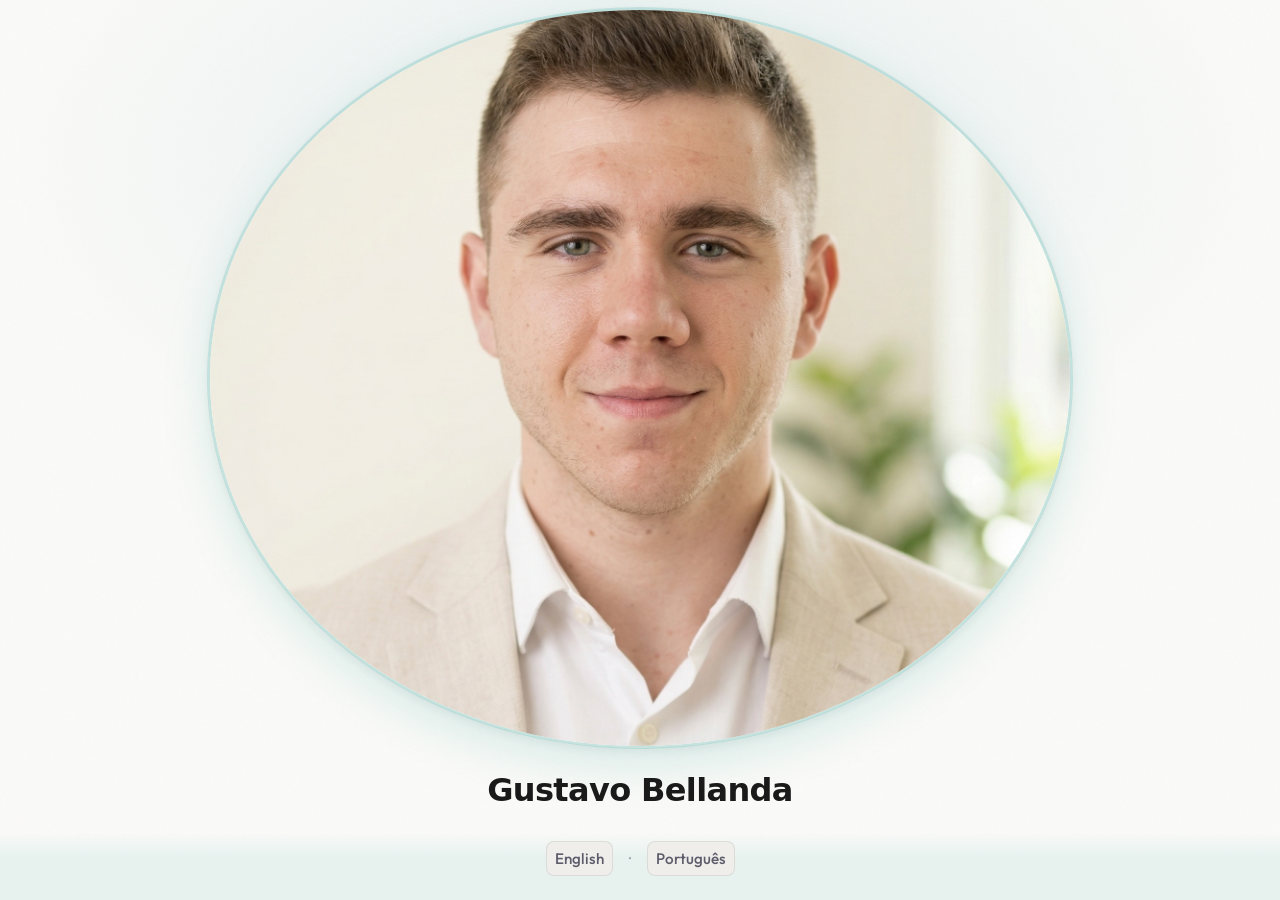
==== index.html @ b1ca2d15 "🚀 totally refactored the website for 2026 with new design and a new journey for my career" ====
<!doctype html>
<html lang="en">
  <head>
    <meta charset="utf-8" />
    <meta name="viewport" content="width=device-width, initial-scale=1" />
    <title>Gustavo Bellanda</title>
    <meta
      name="description"
      content="Software architect and engineer — choose your language."
    />
    <link rel="icon" href="/favicon.ico" type="image/x-icon" />
    <link rel="preconnect" href="https://fonts.googleapis.com" />
    <link rel="preconnect" href="https://fonts.gstatic.com" crossorigin />
    <link
      href="https://api.fontshare.com/v2/css?f[]=satoshi@400,500,700,900&display=swap"
      rel="stylesheet"
    />
    <link
      href="https://fonts.googleapis.com/css2?family=JetBrains+Mono:wght@400;500;600&family=Outfit:wght@400;500;600;700&display=swap"
      rel="stylesheet"
    />
    <link rel="stylesheet" href="assets/css/style.css" />
    <script>
      (function () {
        var k = "lang";
        var legacy = "portfolio-lang";
        var pref = localStorage.getItem(k) || localStorage.getItem(legacy);
        if (pref === "en") {
          window.location.replace("en.html");
        } else if (pref === "pt") {
          window.location.replace("pt-br.html");
        }
      })();
    </script>
  </head>
  <body class="gate-page">
    <div class="gate">
      <div class="gate__photo">
        <img
          class="gate__profile"
          src="assets/img/profile.jpg"
          width="800"
          height="800"
          alt=""
          decoding="async"
        />
      </div>
      <h1 class="gate__brand">Gustavo Bellanda</h1>
    </div>
    <nav class="gate__footer-lang" aria-label="Language">
      <a class="gate__opt" href="en.html" data-lang="en">English</a>
      <span class="gate__sep" aria-hidden="true">·</span>
      <a class="gate__opt" href="pt-br.html" data-lang="pt">Português</a>
    </nav>
    <script>
      (function () {
        var k = "lang";
        document.querySelectorAll(".gate__opt").forEach(function (a) {
          a.addEventListener("click", function () {
            localStorage.setItem(k, a.getAttribute("data-lang") || "");
          });
        });
      })();
    </script>
  </body>
</html>
---- assets/css/style.css ----
/* Gustavo Bellanda portfolio — single stylesheet, no frameworks */

:root {
  --bg-primary: #fafaf8;
  --bg-secondary: #f0eeeb;
  --bg-card: #ffffff;
  --bg-elevated: #f5f3ef;
  --bg-code: #f5f3ef;
  --bg-nav: rgba(250, 250, 248, 0.85);
  --text-primary: #1a1a1a;
  --text-secondary: #5c5c6b;
  --text-muted: #8c8c9a;
  --accent: #0d9488;
  --accent-hover: #0f766e;
  --accent-light: #ccfbf1;
  --accent-dim: rgba(13, 148, 136, 0.08);
  --accent-border: rgba(13, 148, 136, 0.22);
  --accent-glow: rgba(13, 148, 136, 0.15);
  --border: #e5e3df;
  --border-light: #f0eeeb;
  --border-subtle: rgba(26, 26, 26, 0.09);
  --shadow-sm: 0 1px 2px rgba(0, 0, 0, 0.04);
  --shadow-md: 0 4px 12px rgba(0, 0, 0, 0.06);
  --shadow-lg: 0 8px 24px rgba(0, 0, 0, 0.08);
  --shadow-card: var(--shadow-md);
  --shadow-hover: var(--shadow-lg);
  --content-max: 1100px;
  --font-display: "Satoshi", system-ui, sans-serif;
  --font-body: "Outfit", system-ui, sans-serif;
  --font-mono: "JetBrains Mono", ui-monospace, monospace;
  --space-xs: 0.25rem;
  --space-sm: 0.5rem;
  --space-md: 1rem;
  --space-lg: 1.5rem;
  --space-xl: 2rem;
  --space-2xl: 3rem;
  --space-3xl: 4.5rem;
  --radius: 12px;
  --radius-sm: 8px;
  --nav-h: 64px;
  --ease-out: cubic-bezier(0.22, 1, 0.36, 1);
}

*,
*::before,
*::after {
  box-sizing: border-box;
}

html {
  scroll-behavior: smooth;
  color-scheme: light;
}

@media (prefers-reduced-motion: reduce) {
  html {
    scroll-behavior: auto;
  }
}

body {
  margin: 0;
  font-family: var(--font-body);
  font-size: 1.0625rem;
  line-height: 1.65;
  color: var(--text-primary);
  background: var(--bg-primary);
  -webkit-font-smoothing: antialiased;
}

body.modal-open,
body.nav-open {
  overflow: hidden;
}

img {
  max-width: 100%;
  height: auto;
  display: block;
}

a {
  color: var(--accent);
  text-decoration: none;
  transition:
    color 0.2s var(--ease-out),
    opacity 0.2s var(--ease-out);
}

a:hover {
  color: var(--accent-hover);
}

a:focus-visible {
  outline: 2px solid var(--accent);
  outline-offset: 3px;
}

.mono {
  font-family: var(--font-mono);
  font-size: 0.88em;
}

.sr-only {
  position: absolute;
  width: 1px;
  height: 1px;
  padding: 0;
  margin: -1px;
  overflow: hidden;
  clip: rect(0, 0, 0, 0);
  white-space: nowrap;
  border: 0;
}

/* —— Language gate —— */
body.gate-page {
  min-height: 100dvh;
  margin: 0;
  display: flex;
  flex-direction: column;
  padding: 0;
  background:
    radial-gradient(
      ellipse 90% 70% at 50% 18%,
      rgba(14, 116, 144, 0.09),
      transparent 55%
    ),
    var(--bg-primary);
}

body.gate-page::before {
  content: "";
  position: fixed;
  inset: 0;
  background-image: url("data:image/svg+xml,%3Csvg viewBox='0 0 256 256' xmlns='http://www.w3.org/2000/svg'%3E%3Cfilter id='n'%3E%3CfeTurbulence type='fractalNoise' baseFrequency='0.85' numOctaves='4' stitchTiles='stitch'/%3E%3C/filter%3E%3Crect width='100%25' height='100%25' filter='url(%23n)' opacity='0.5'/%3E%3C/svg%3E");
  opacity: 0.035;
  pointer-events: none;
  z-index: 0;
}

body.gate-page .gate {
  position: relative;
  z-index: 1;
  flex: 1;
  display: flex;
  flex-direction: column;
  align-items: center;
  justify-content: flex-start;
  min-height: 0;
  width: 100%;
  text-align: center;
}

body.gate-page .gate__photo {
  flex: 1 1 0;
  display: flex;
  align-items: center;
  justify-content: center;
  min-height: 0;
  width: 100%;
  padding: var(--space-sm);
  box-sizing: border-box;
}

body.gate-page .gate__profile {
  display: block;
  margin: 0;
  box-sizing: border-box;
  width: min(100%, 96vmin);
  height: auto;
  max-height: 100%;
  aspect-ratio: 1;
  object-fit: cover;
  object-position: center center;
  border-radius: 50%;
  border: 2px solid var(--accent-border);
  box-shadow:
    0 0 0 1px color-mix(in srgb, var(--accent) 15%, transparent),
    0 16px 48px var(--accent-glow),
    var(--shadow-md);
}

body.gate-page .gate__brand {
  font-family: var(--font-display);
  font-weight: 700;
  font-size: clamp(1.35rem, 4.5vw, 2rem);
  letter-spacing: -0.02em;
  margin: 0;
  padding: var(--space-sm) var(--space-md) var(--space-md);
  color: var(--text-primary);
  flex-shrink: 0;
}

body.gate-page .gate__footer-lang {
  position: relative;
  z-index: 1;
  flex-shrink: 0;
  display: flex;
  align-items: center;
  justify-content: center;
  gap: var(--space-md);
  padding: var(--space-sm) var(--space-md) var(--space-lg);
  background: linear-gradient(
    180deg,
    transparent,
    color-mix(in srgb, var(--bg-primary) 92%, var(--accent)) 35%
  );
}

body.gate-page .gate__sep {
  color: var(--text-muted);
  font-weight: 300;
  user-select: none;
}

body.gate-page .gate__opt {
  font-family: var(--font-body);
  font-size: 0.95rem;
  font-weight: 500;
  color: var(--text-secondary);
  padding: var(--space-xs) var(--space-sm);
  border-radius: var(--radius-sm);
  border: 1px solid var(--border-subtle);
  background: var(--bg-secondary);
  transition:
    color 0.2s var(--ease-out),
    border-color 0.2s var(--ease-out),
    box-shadow 0.2s var(--ease-out),
    transform 0.2s var(--ease-out);
}

body.gate-page .gate__opt:hover {
  color: var(--accent);
  border-color: var(--accent-border);
  box-shadow: 0 6px 24px var(--accent-dim);
  transform: translateY(-2px);
}

/* —— Site nav —— */
.site-nav {
  position: fixed;
  top: 0;
  left: 0;
  right: 0;
  z-index: 100;
  height: var(--nav-h);
  display: flex;
  align-items: center;
  padding: 0 var(--space-md);
  background: var(--bg-nav);
  backdrop-filter: blur(12px);
  -webkit-backdrop-filter: blur(12px);
  border-bottom: 1px solid transparent;
  transform: translateY(-100%);
  opacity: 0;
  pointer-events: none;
  transition:
    transform 0.45s var(--ease-out),
    opacity 0.35s var(--ease-out),
    border-color 0.3s;
}

.site-nav--visible {
  transform: translateY(0);
  opacity: 1;
  pointer-events: auto;
  border-bottom-color: var(--border-subtle);
}

.site-nav__inner {
  width: 100%;
  max-width: 1200px;
  margin: 0 auto;
  display: flex;
  align-items: center;
  justify-content: space-between;
  gap: var(--space-md);
}

.site-nav__brand {
  display: flex;
  align-items: center;
  gap: var(--space-sm);
  color: var(--text-primary);
  font-family: var(--font-display);
  font-weight: 700;
  font-size: 0.95rem;
  letter-spacing: -0.02em;
}

.site-nav__brand img {
  width: 32px;
  height: 32px;
  border-radius: 50%;
  object-fit: cover;
  border: 1px solid var(--border-subtle);
}

.site-nav__links {
  display: none;
  list-style: none;
  margin: 0;
  padding: 0;
  gap: var(--space-xs);
}

@media (min-width: 900px) {
  .site-nav__links {
    display: flex;
  }
}

.site-nav__link {
  font-size: 0.8125rem;
  font-weight: 500;
  color: var(--text-secondary);
  padding: var(--space-sm) var(--space-md);
  border-radius: var(--radius-sm);
  transition:
    color 0.2s,
    background 0.2s;
}

.site-nav__link:hover,
.site-nav__link.is-active {
  color: var(--text-primary);
  background: var(--accent-dim);
}

.site-nav__lang {
  display: flex;
  align-items: center;
  gap: var(--space-xs);
  font-family: var(--font-mono);
  font-size: 0.75rem;
}

.site-nav__lang a {
  color: var(--text-muted);
  padding: var(--space-xs) var(--space-sm);
  border-radius: 4px;
}

.site-nav__lang a[aria-current="page"] {
  color: var(--accent);
  background: var(--accent-dim);
}

.site-nav__toggle {
  display: flex;
  align-items: center;
  justify-content: center;
  width: 44px;
  height: 44px;
  border: 1px solid var(--border-subtle);
  border-radius: var(--radius-sm);
  background: var(--bg-secondary);
  color: var(--text-primary);
  cursor: pointer;
}

@media (min-width: 900px) {
  .site-nav__toggle {
    display: none;
  }
}

.site-nav__panel {
  position: fixed;
  inset: 0;
  top: var(--nav-h);
  background: var(--bg-primary);
  padding: var(--space-xl);
  transform: translateX(100%);
  transition: transform 0.35s var(--ease-out);
  z-index: 99;
}

.site-nav__panel--open {
  transform: translateX(0);
}

.site-nav__panel ul {
  list-style: none;
  margin: 0;
  padding: 0;
  display: flex;
  flex-direction: column;
  gap: var(--space-sm);
}

.site-nav__panel .site-nav__link {
  display: block;
  font-size: 1.125rem;
  padding: var(--space-md);
}

@media (min-width: 900px) {
  .site-nav__panel {
    display: none;
  }
}

/* —— Hero —— */
.hero {
  position: relative;
  min-height: 100dvh;
  display: flex;
  flex-direction: column;
  align-items: center;
  justify-content: center;
  padding: var(--space-xl) var(--space-lg) var(--space-3xl);
  background: var(--bg-primary);
}

.hero__profile {
  position: relative;
  flex-shrink: 0;
  z-index: 1;
  width: clamp(8rem, 42vmin, 22rem);
  height: clamp(8rem, 42vmin, 22rem);
  margin: 0 auto var(--space-xl);
  border-radius: 50%;
  object-fit: cover;
  object-position: center center;
  border: 2px solid var(--border);
  box-shadow: var(--shadow-sm);
}

.hero__inner {
  position: relative;
  z-index: 1;
  max-width: 920px;
  text-align: center;
}

.hero__name {
  font-family: var(--font-display);
  font-weight: 700;
  font-size: clamp(2.5rem, 5vw, 3.5rem);
  line-height: 1.08;
  letter-spacing: -0.02em;
  margin: 0 0 var(--space-lg);
  color: var(--text-primary);
}

.hero__tagline {
  font-family: var(--font-mono);
  font-size: clamp(0.8125rem, 2vw, 0.9375rem);
  font-weight: 500;
  color: var(--accent);
  margin: 0 0 var(--space-xl);
  line-height: 1.5;
}

.hero__social {
  display: flex;
  align-items: center;
  justify-content: center;
  gap: var(--space-lg);
  margin-bottom: var(--space-2xl);
}

.hero__social a {
  display: inline-flex;
  align-items: center;
  justify-content: center;
  width: 40px;
  height: 40px;
  border-radius: var(--radius-sm);
  color: var(--text-secondary);
  border: 1px solid var(--border);
  background: var(--bg-card);
  box-shadow: var(--shadow-sm);
  transition:
    color 0.2s var(--ease-out),
    border-color 0.2s var(--ease-out),
    transform 0.2s var(--ease-out);
}

.hero__social a:hover {
  color: var(--accent);
  border-color: var(--accent-border);
  transform: translateY(-2px);
}

.hero__social svg {
  width: 18px;
  height: 18px;
  fill: currentColor;
}

.hero__scroll {
  display: inline-flex;
  flex-direction: column;
  align-items: center;
  gap: var(--space-sm);
  font-family: var(--font-mono);
  font-size: 0.75rem;
  color: var(--text-muted);
  cursor: default;
  user-select: none;
}

.hero__scroll-icon {
  width: 22px;
  height: 22px;
  border: 1px solid var(--border);
  border-radius: 4px;
  position: relative;
  animation: scrollBounce 2.2s ease-in-out infinite;
}

.hero__scroll-icon::after {
  content: "";
  position: absolute;
  left: 50%;
  top: 6px;
  width: 4px;
  height: 4px;
  margin-left: -2px;
  background: var(--accent);
  border-radius: 50%;
}

@keyframes scrollBounce {
  0%,
  100% {
    transform: translateY(0);
  }
  50% {
    transform: translateY(6px);
  }
}

@media (prefers-reduced-motion: reduce) {
  .hero__scroll-icon {
    animation: none;
  }
}

/* —— Sections —— */
main {
  position: relative;
  z-index: 2;
}

main section[id],
#contact {
  scroll-margin-top: calc(var(--nav-h) + 0.75rem);
}

.section {
  padding: clamp(3rem, 8vw, 5.5rem) var(--space-lg);
  max-width: var(--content-max);
  margin: 0 auto;
}

main .section p,
main .section li {
  color: var(--text-secondary);
}

.section__head {
  margin-bottom: var(--space-2xl);
}

.section__label {
  font-family: var(--font-mono);
  font-size: 0.75rem;
  font-weight: 500;
  letter-spacing: 0.12em;
  text-transform: uppercase;
  color: var(--accent);
  margin: 0 0 var(--space-sm);
}

.section__title {
  font-family: var(--font-display);
  font-weight: 700;
  font-size: clamp(1.5rem, 3vw, 2rem);
  letter-spacing: -0.02em;
  margin: 0;
  color: var(--text-primary);
}

[data-reveal] {
  opacity: 0;
  transform: translateY(24px);
  transition:
    opacity 0.65s var(--ease-out),
    transform 0.65s var(--ease-out);
}

[data-reveal].is-visible {
  opacity: 1;
  transform: translateY(0);
}

@media (prefers-reduced-motion: reduce) {
  [data-reveal] {
    opacity: 1;
    transform: none;
    transition: none;
  }
}

/* —— About —— */
.about-grid {
  display: grid;
  gap: var(--space-2xl);
}

@media (min-width: 900px) {
  .about-grid {
    grid-template-columns: 1fr minmax(260px, 30%);
    align-items: start;
    gap: var(--space-3xl);
  }
}

.about__main {
  max-width: 720px;
}

.about__main p {
  margin: 0 0 var(--space-lg);
  font-size: 1.05rem;
}

.about__main p:last-child {
  margin-bottom: 0;
}

.facts {
  margin: 0;
  padding: var(--space-lg);
  background: var(--bg-card);
  border: 1px solid var(--border);
  border-radius: var(--radius);
  box-shadow: var(--shadow-sm);
}

.facts dt {
  font-family: var(--font-mono);
  font-size: 0.7rem;
  text-transform: uppercase;
  letter-spacing: 0.08em;
  color: var(--text-muted);
  margin-top: var(--space-md);
}

.facts dt:first-child {
  margin-top: 0;
}

.facts dd {
  margin: var(--space-xs) 0 0;
  font-size: 0.95rem;
  color: var(--text-primary);
}

/* —— Stack —— */
.stack-grid {
  display: grid;
  gap: var(--space-md);
}

@media (min-width: 640px) {
  .stack-grid {
    grid-template-columns: repeat(2, 1fr);
  }
}

.stack-card {
  background: var(--bg-card);
  border: 1px solid var(--border);
  border-radius: var(--radius);
  padding: var(--space-lg);
  box-shadow: var(--shadow-sm);
  transition:
    border-color 0.2s var(--ease-out),
    box-shadow 0.2s var(--ease-out),
    transform 0.2s var(--ease-out);
}

.stack-card:hover {
  border-color: var(--accent-border);
  box-shadow: var(--shadow-md);
  transform: translateY(-2px);
}

.stack-card__icon {
  font-size: 1.25rem;
  line-height: 1;
  margin-bottom: var(--space-sm);
}

.stack-card__title {
  font-family: var(--font-display);
  font-weight: 700;
  font-size: 1.05rem;
  color: var(--text-primary);
  margin: 0 0 var(--space-md);
  letter-spacing: -0.02em;
}

.stack-card__tags {
  font-family: var(--font-mono);
  font-size: 0.7rem;
  color: var(--accent);
  line-height: 1.55;
  margin: 0 0 var(--space-md);
}

.stack-card__note {
  margin: 0;
  font-size: 0.9rem;
  color: var(--text-secondary);
  line-height: 1.55;
}

.stack-cloud {
  display: flex;
  flex-wrap: wrap;
  justify-content: center;
  align-items: center;
  gap: 0.85rem 1.35rem;
  padding: var(--space-xl) var(--space-lg);
  margin-bottom: var(--space-xl);
  background: linear-gradient(
    155deg,
    color-mix(in srgb, var(--accent) 10%, var(--bg-card)),
    var(--bg-card) 55%,
    color-mix(in srgb, var(--accent) 6%, var(--bg-secondary))
  );
  border: 1px solid var(--accent-border);
  border-radius: var(--radius);
  box-shadow:
    0 0 0 1px color-mix(in srgb, var(--accent) 18%, transparent),
    0 12px 40px var(--accent-glow),
    var(--shadow-md);
}

.stack-cloud__orbit {
  display: inline-flex;
  line-height: 0;
  padding: 0.5rem;
  border-radius: 14px;
  background: var(--bg-card);
  border: 1px solid color-mix(in srgb, var(--accent) 28%, var(--border));
  box-shadow:
    0 2px 0 color-mix(in srgb, var(--accent) 12%, transparent),
    0 6px 16px rgba(13, 148, 136, 0.12);
  transition: transform 0.2s var(--ease-out);
  text-decoration: none;
  color: inherit;
  cursor: pointer;
}

.stack-cloud__orbit:focus-visible {
  outline: 2px solid var(--accent);
  outline-offset: 3px;
}

.stack-cloud__orbit:hover {
  transform: scale(1.1);
  border-color: var(--accent);
  box-shadow:
    0 2px 0 color-mix(in srgb, var(--accent) 25%, transparent),
    0 10px 28px rgba(13, 148, 136, 0.22);
}

.stack-cloud__orbit:nth-child(3n + 1) {
  transform: translateY(-6px);
}

.stack-cloud__orbit:nth-child(3n + 2) {
  transform: translateY(5px);
}

.stack-cloud__orbit:nth-child(3n + 3) {
  transform: translateY(-2px);
}

.stack-cloud__orbit:nth-child(3n + 1):hover,
.stack-cloud__orbit:nth-child(3n + 2):hover,
.stack-cloud__orbit:nth-child(3n + 3):hover {
  transform: scale(1.1);
}

.stack-cloud__orbit img {
  width: 46px;
  height: 46px;
  display: block;
  filter: saturate(1.25) contrast(1.06)
    drop-shadow(0 1px 2px rgba(0, 0, 0, 0.07));
}

@media (min-width: 640px) {
  .stack-cloud__orbit img {
    width: 54px;
    height: 54px;
  }
}

.timeline__embed {
  margin-top: var(--space-md);
  border-radius: var(--radius-sm);
  overflow: hidden;
  border: 1px solid var(--border-subtle);
  max-width: min(100%, 720px);
  aspect-ratio: 16 / 10;
  background: var(--bg-elevated);
}

.timeline__embed iframe {
  width: 100%;
  height: 100%;
  min-height: 200px;
  border: 0;
  display: block;
}

/* —— Timeline —— */
.timeline {
  position: relative;
  padding-left: 0;
}

@media (min-width: 768px) {
  .timeline::before {
    content: "";
    position: absolute;
    left: calc(150px + var(--space-md) / 2 - 1px);
    top: 0;
    bottom: 0;
    width: 2px;
    background: linear-gradient(
      180deg,
      var(--accent),
      rgba(13, 148, 136, 0.12)
    );
    border-radius: 2px;
  }
}

.timeline__item {
  position: relative;
  display: grid;
  grid-template-columns: 1fr;
  gap: var(--space-sm);
  margin-bottom: var(--space-2xl);
  padding-bottom: var(--space-xl);
  border-bottom: 1px solid var(--border-subtle);
}

@media (min-width: 768px) {
  .timeline__item {
    grid-template-columns: 150px minmax(0, 1fr);
    column-gap: var(--space-md);
    row-gap: 0;
    align-items: start;
  }
}

.timeline__item:last-child {
  border-bottom: none;
  margin-bottom: 0;
  padding-bottom: 0;
}

.timeline__date {
  font-family: var(--font-mono);
  font-size: 0.75rem;
  color: var(--accent);
  margin: 0;
  white-space: nowrap;
  line-height: 1.35;
  min-width: 0;
}

@media (max-width: 767px) {
  .timeline__date {
    font-size: 0.68rem;
    letter-spacing: -0.02em;
  }
}

@media (min-width: 768px) {
  .timeline__date {
    position: static;
    width: auto;
    min-width: 0;
    max-width: 100%;
    text-align: right;
    margin: 0;
    padding-right: var(--space-xs);
    box-sizing: border-box;
    justify-self: end;
  }
}

.timeline__card {
  background: var(--bg-card);
  border: 1px solid var(--border-subtle);
  border-radius: var(--radius);
  padding: var(--space-lg);
  transition:
    border-color 0.2s,
    box-shadow 0.2s;
}

.timeline__card:hover {
  border-color: var(--accent-border);
  box-shadow: var(--shadow-hover);
}

.timeline__card h3 {
  font-family: var(--font-display);
  font-weight: 700;
  font-size: 1.2rem;
  margin: 0 0 var(--space-md);
  letter-spacing: -0.02em;
}

.timeline__card p {
  margin: 0 0 var(--space-sm);
  font-size: 0.95rem;
}

.timeline__tags {
  display: flex;
  flex-wrap: wrap;
  gap: var(--space-xs);
  margin-top: var(--space-md);
}

.tag {
  font-family: var(--font-mono);
  font-size: 0.65rem;
  padding: 0.2rem 0.5rem;
  border-radius: 4px;
  background: var(--bg-elevated);
  color: var(--text-secondary);
  border: 1px solid var(--border-subtle);
}

.timeline__thumb {
  margin-top: var(--space-md);
  border-radius: var(--radius-sm);
  overflow: hidden;
  border: 1px solid var(--border-subtle);
  max-width: 420px;
}

/* —— Education —— */
.edu-lead {
  font-size: 1.05rem;
  color: var(--text-secondary);
  max-width: 65ch;
  margin-bottom: var(--space-xl);
}

.edu-lead p {
  margin: 0 0 var(--space-md);
}

.edu-lead p:last-child {
  margin-bottom: 0;
}

.edu-context {
  max-width: 720px;
  color: var(--text-secondary);
  font-size: 0.9rem;
  margin-bottom: var(--space-md);
}

.edu-links {
  margin-top: var(--space-sm);
  font-size: 0.9rem;
}

.edu-links a {
  color: var(--accent);
  text-decoration: none;
}

.edu-links a:hover {
  text-decoration: underline;
}

.edu-highlight {
  display: grid;
  gap: var(--space-md);
  margin-bottom: var(--space-2xl);
  padding: var(--space-lg);
  background: linear-gradient(135deg, var(--accent-dim), transparent);
  border: 1px solid var(--accent-border);
  border-radius: var(--radius);
}

.edu-highlight__row {
  display: grid;
  gap: var(--space-xs);
}

@media (min-width: 600px) {
  .edu-highlight__row {
    grid-template-columns: 140px 1fr;
    align-items: baseline;
  }
}

.edu-highlight__period {
  font-family: var(--font-mono);
  font-size: 0.8rem;
  color: var(--accent);
}

.edu-highlight__text strong {
  display: block;
  color: var(--text-primary);
  font-family: var(--font-display);
  font-size: 1.05rem;
  margin-bottom: var(--space-xs);
}

.edu-list {
  list-style: none;
  margin: 0;
  padding: 0;
  display: grid;
  gap: var(--space-sm);
}

.edu-list li {
  font-size: 0.9rem;
  color: var(--text-secondary);
  padding: var(--space-sm) 0;
  border-bottom: 1px solid var(--border-subtle);
  display: flex;
  flex-wrap: wrap;
  gap: var(--space-sm);
  align-items: baseline;
}

.edu-list .year {
  font-family: var(--font-mono);
  font-size: 0.75rem;
  color: var(--text-muted);
  min-width: 3rem;
}

.cert-cta {
  margin-top: var(--space-xl);
}

.btn {
  display: inline-flex;
  align-items: center;
  gap: var(--space-sm);
  font-family: var(--font-mono);
  font-size: 0.8rem;
  font-weight: 500;
  padding: var(--space-md) var(--space-lg);
  border-radius: var(--radius-sm);
  border: 1px solid var(--accent-border);
  background: var(--bg-secondary);
  color: var(--accent);
  cursor: pointer;
  transition:
    background 0.2s,
    box-shadow 0.2s,
    transform 0.2s;
}

.btn:hover {
  background: var(--accent-dim);
  box-shadow: 0 0 24px var(--accent-dim);
  transform: translateY(-1px);
}

/* —— Interests —— */
.interests-wrap {
  display: flex;
  flex-wrap: wrap;
  gap: var(--space-sm);
}

.interest-chip {
  font-family: var(--font-mono);
  font-size: 0.72rem;
  padding: 0.45rem 0.75rem;
  border-radius: 999px;
  border: 1px solid var(--border-subtle);
  background: var(--bg-card);
  color: var(--text-secondary);
  cursor: default;
  transition:
    border-color 0.2s,
    color 0.2s,
    background 0.2s;
}

.interest-chip:hover {
  border-color: var(--accent-border);
  color: var(--text-primary);
  background: var(--accent-light);
}

/* —— Footer —— */
.site-footer {
  padding: var(--space-3xl) var(--space-lg);
  margin-top: var(--space-3xl);
  background: var(--bg-secondary);
  border-top: 1px solid var(--border-subtle);
}

.site-footer__inner {
  max-width: 1120px;
  margin: 0 auto;
  text-align: center;
}

.site-footer__status {
  font-family: var(--font-mono);
  font-size: 0.75rem;
  color: var(--accent);
  margin-bottom: var(--space-lg);
}

.site-footer__email {
  font-size: 1.1rem;
  font-weight: 500;
  margin-bottom: var(--space-xl);
}

.site-footer__social {
  display: flex;
  justify-content: center;
  gap: var(--space-lg);
  margin-bottom: var(--space-2xl);
}

.social-link {
  display: inline-flex;
  align-items: center;
  justify-content: center;
  width: 48px;
  height: 48px;
  border-radius: var(--radius-sm);
  border: 1px solid var(--border-subtle);
  color: var(--text-secondary);
  transition:
    color 0.2s,
    border-color 0.2s,
    transform 0.2s,
    box-shadow 0.2s;
}

.social-link:hover {
  color: var(--accent);
  border-color: var(--accent-border);
  transform: translateY(-3px);
  box-shadow: var(--shadow-hover);
}

.social-link svg {
  width: 22px;
  height: 22px;
  fill: currentColor;
}

.site-footer__quote {
  font-family: var(--font-display);
  font-weight: 600;
  font-size: 1.25rem;
  color: var(--text-secondary);
  margin: 0;
}

.site-footer__copy {
  margin-top: var(--space-2xl);
  font-size: 0.75rem;
  color: var(--text-muted);
}

/* —— Modal —— */
.cert-modal {
  position: fixed;
  inset: 0;
  z-index: 200;
  display: flex;
  align-items: center;
  justify-content: center;
  padding: var(--space-lg);
  background: rgba(26, 26, 26, 0.45);
  backdrop-filter: blur(8px);
}

.cert-modal[hidden] {
  display: none;
}

.cert-modal__dialog {
  position: relative;
  width: 100%;
  max-width: 960px;
  max-height: min(90dvh, 900px);
  overflow: auto;
  background: var(--bg-secondary);
  border: 1px solid var(--border-subtle);
  border-radius: var(--radius);
  padding: var(--space-xl);
  display: flex;
  flex-direction: column;
  gap: var(--space-md);
}

.cert-modal__close {
  align-self: flex-end;
  flex-shrink: 0;
  font-family: var(--font-mono);
  font-size: 0.75rem;
  padding: var(--space-sm) var(--space-md);
  border: 1px solid var(--border-subtle);
  border-radius: var(--radius-sm);
  background: var(--bg-card);
  color: var(--text-primary);
  cursor: pointer;
}

.cert-modal__close:hover {
  border-color: var(--accent);
  color: var(--accent);
}

.cert-grid {
  display: grid;
  gap: var(--space-lg);
  grid-template-columns: 1fr;
}

@media (min-width: 600px) {
  .cert-grid {
    grid-template-columns: repeat(2, 1fr);
  }
}

.cert-grid figure {
  margin: 0;
}

.cert-grid img {
  width: 100%;
  border-radius: var(--radius-sm);
  border: 1px solid var(--border-subtle);
}

.cert-grid figcaption {
  font-size: 0.75rem;
  color: var(--text-muted);
  margin-top: var(--space-sm);
}
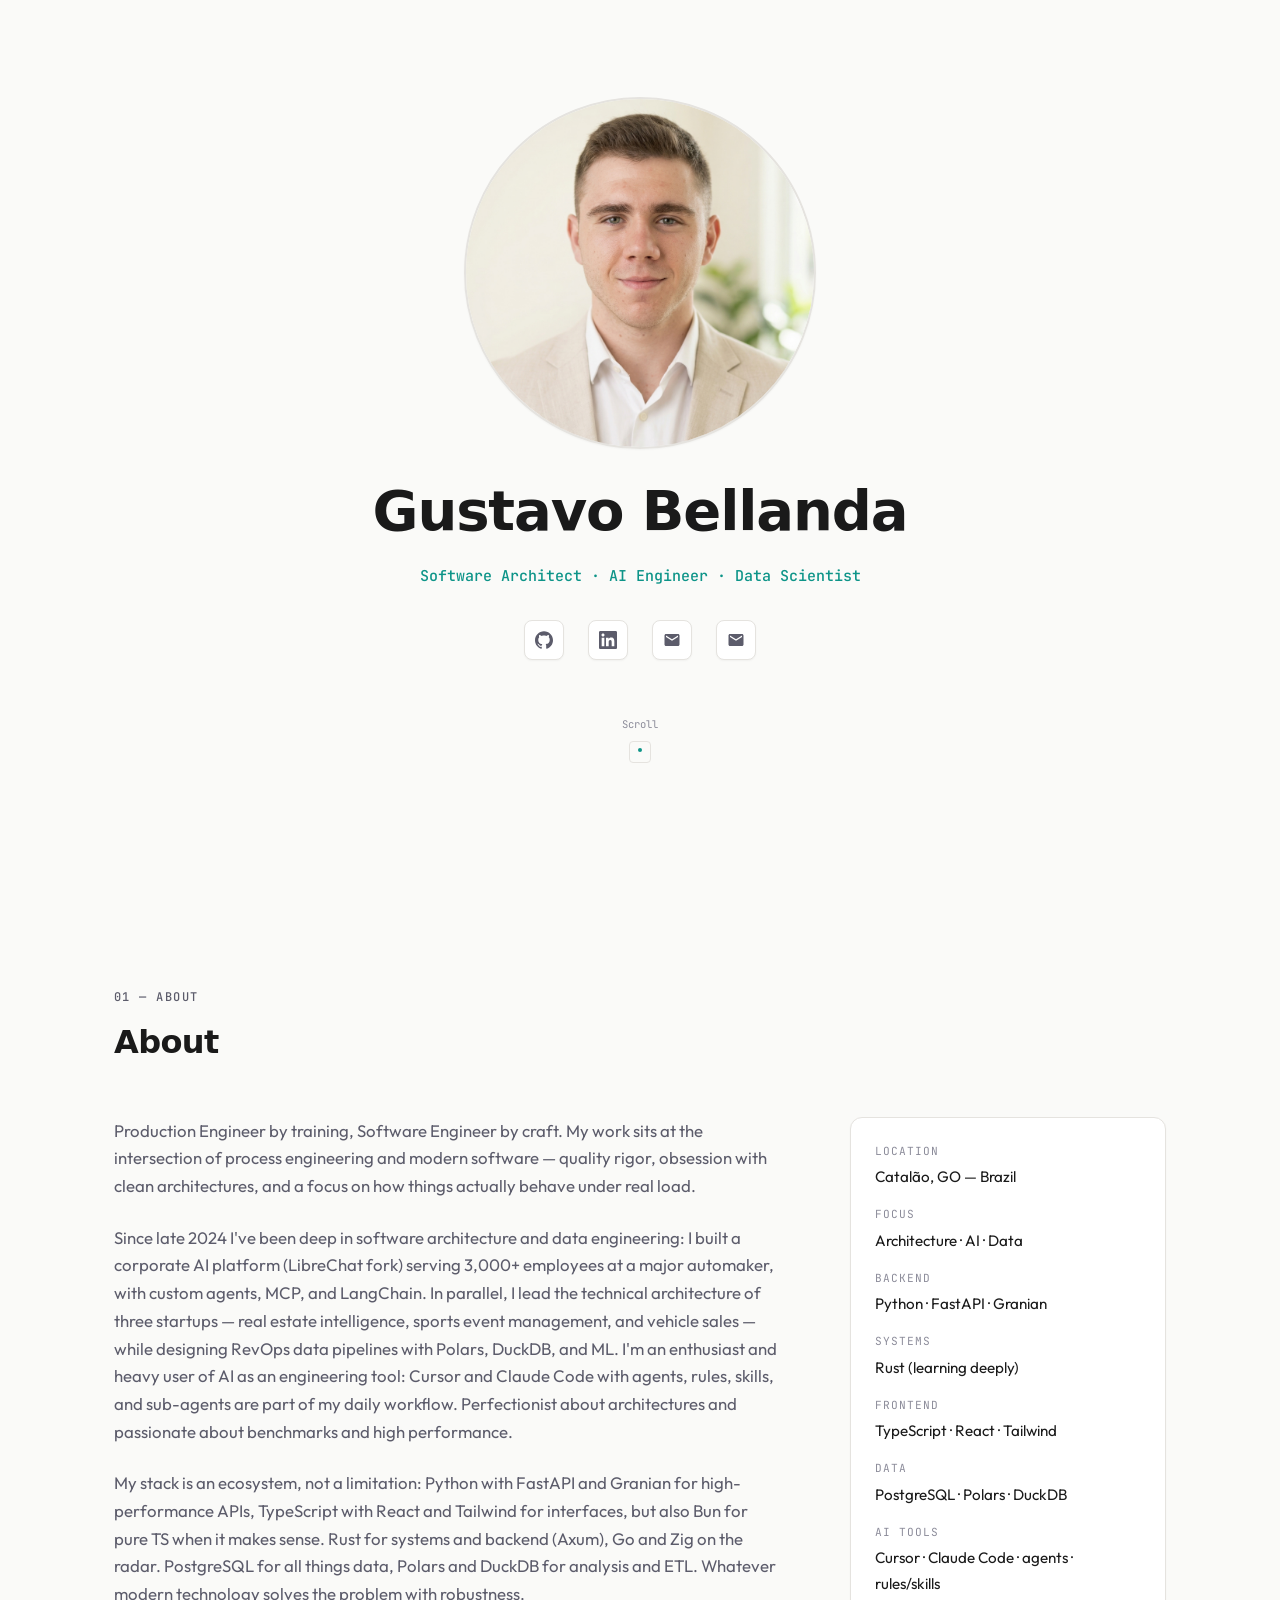
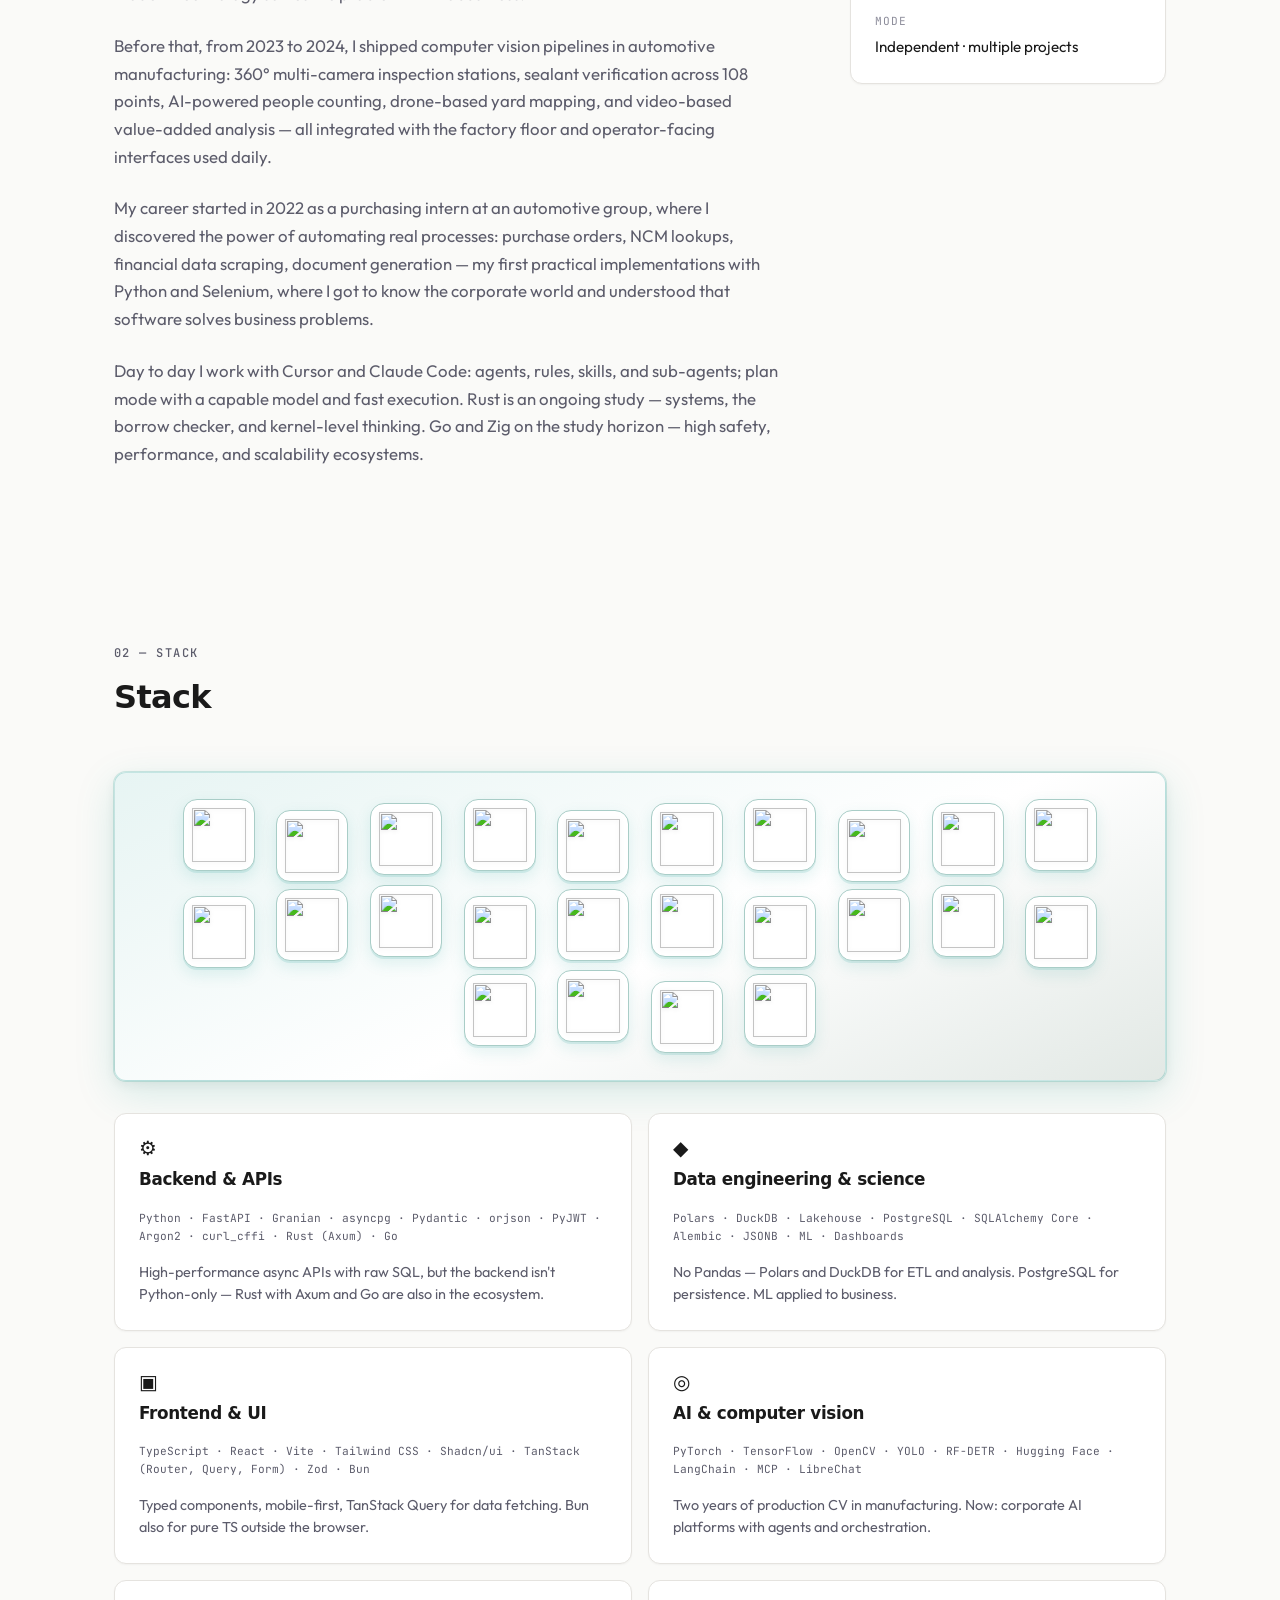
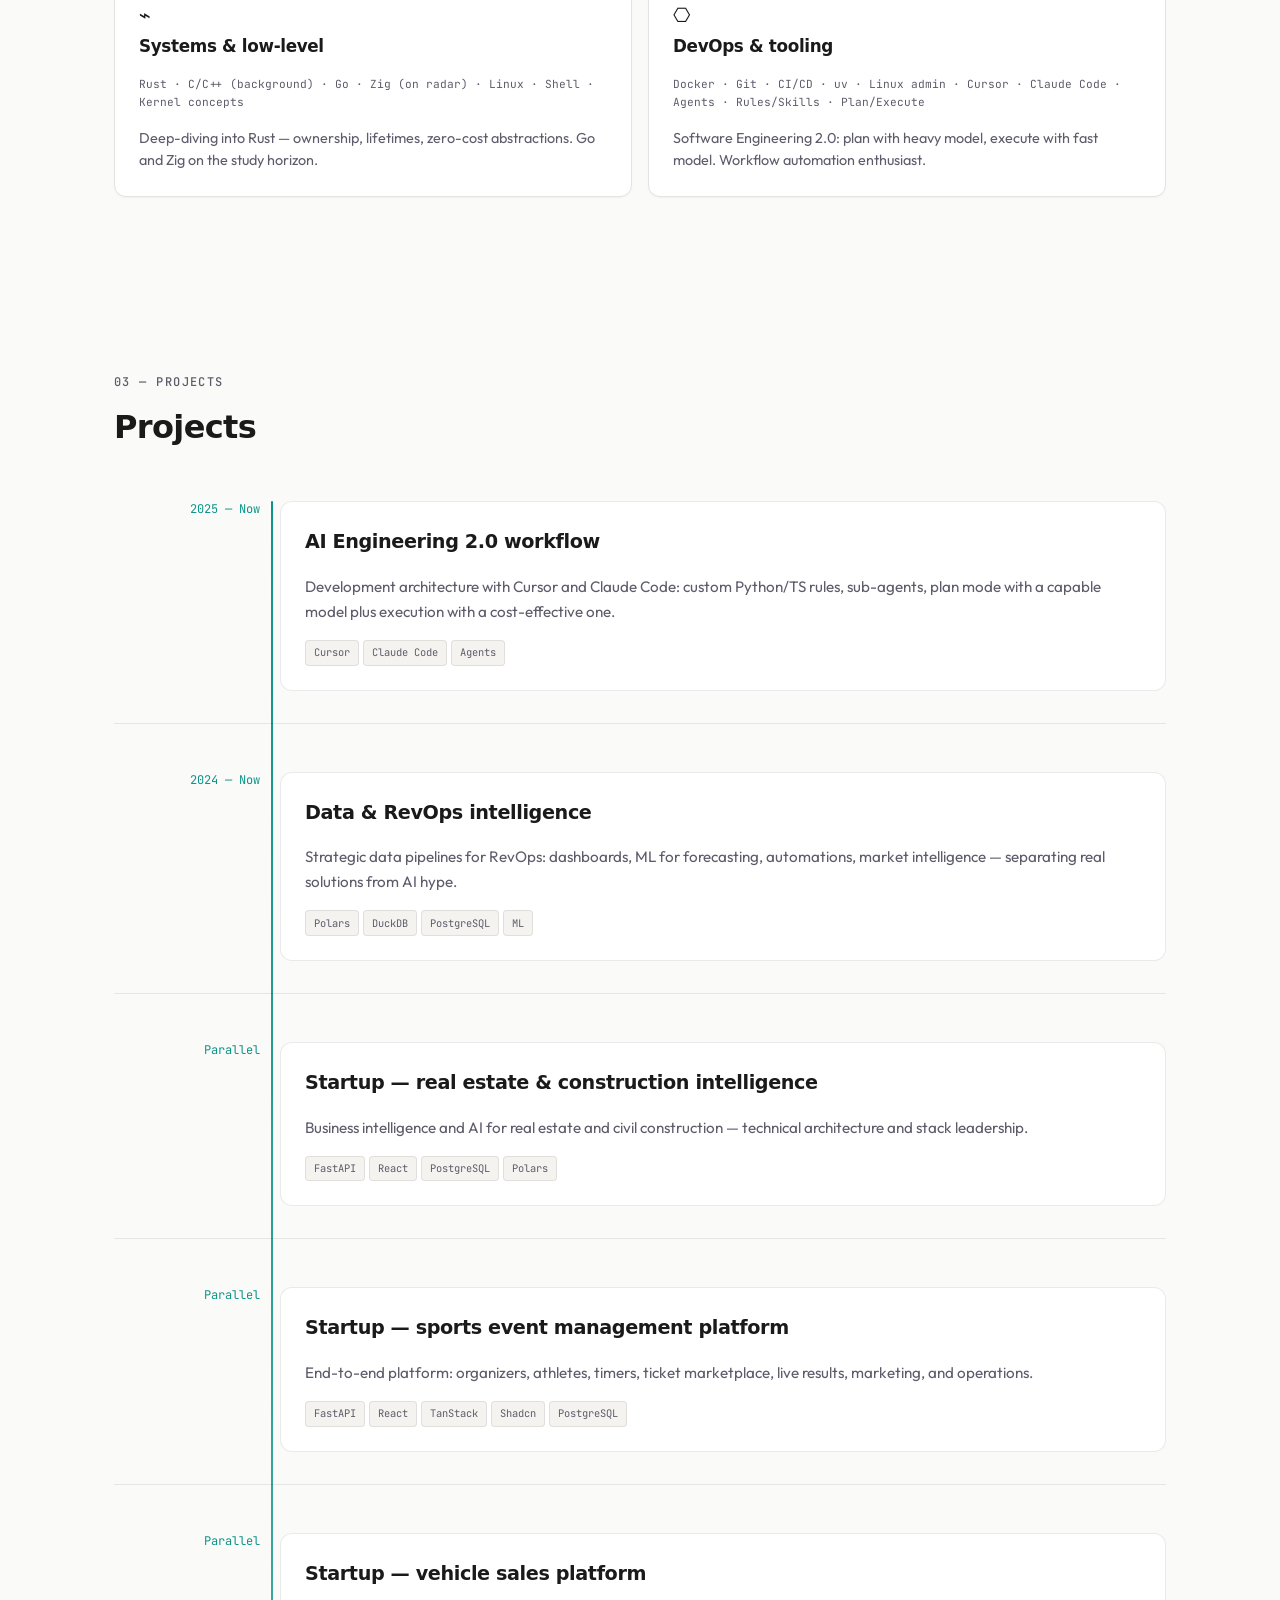
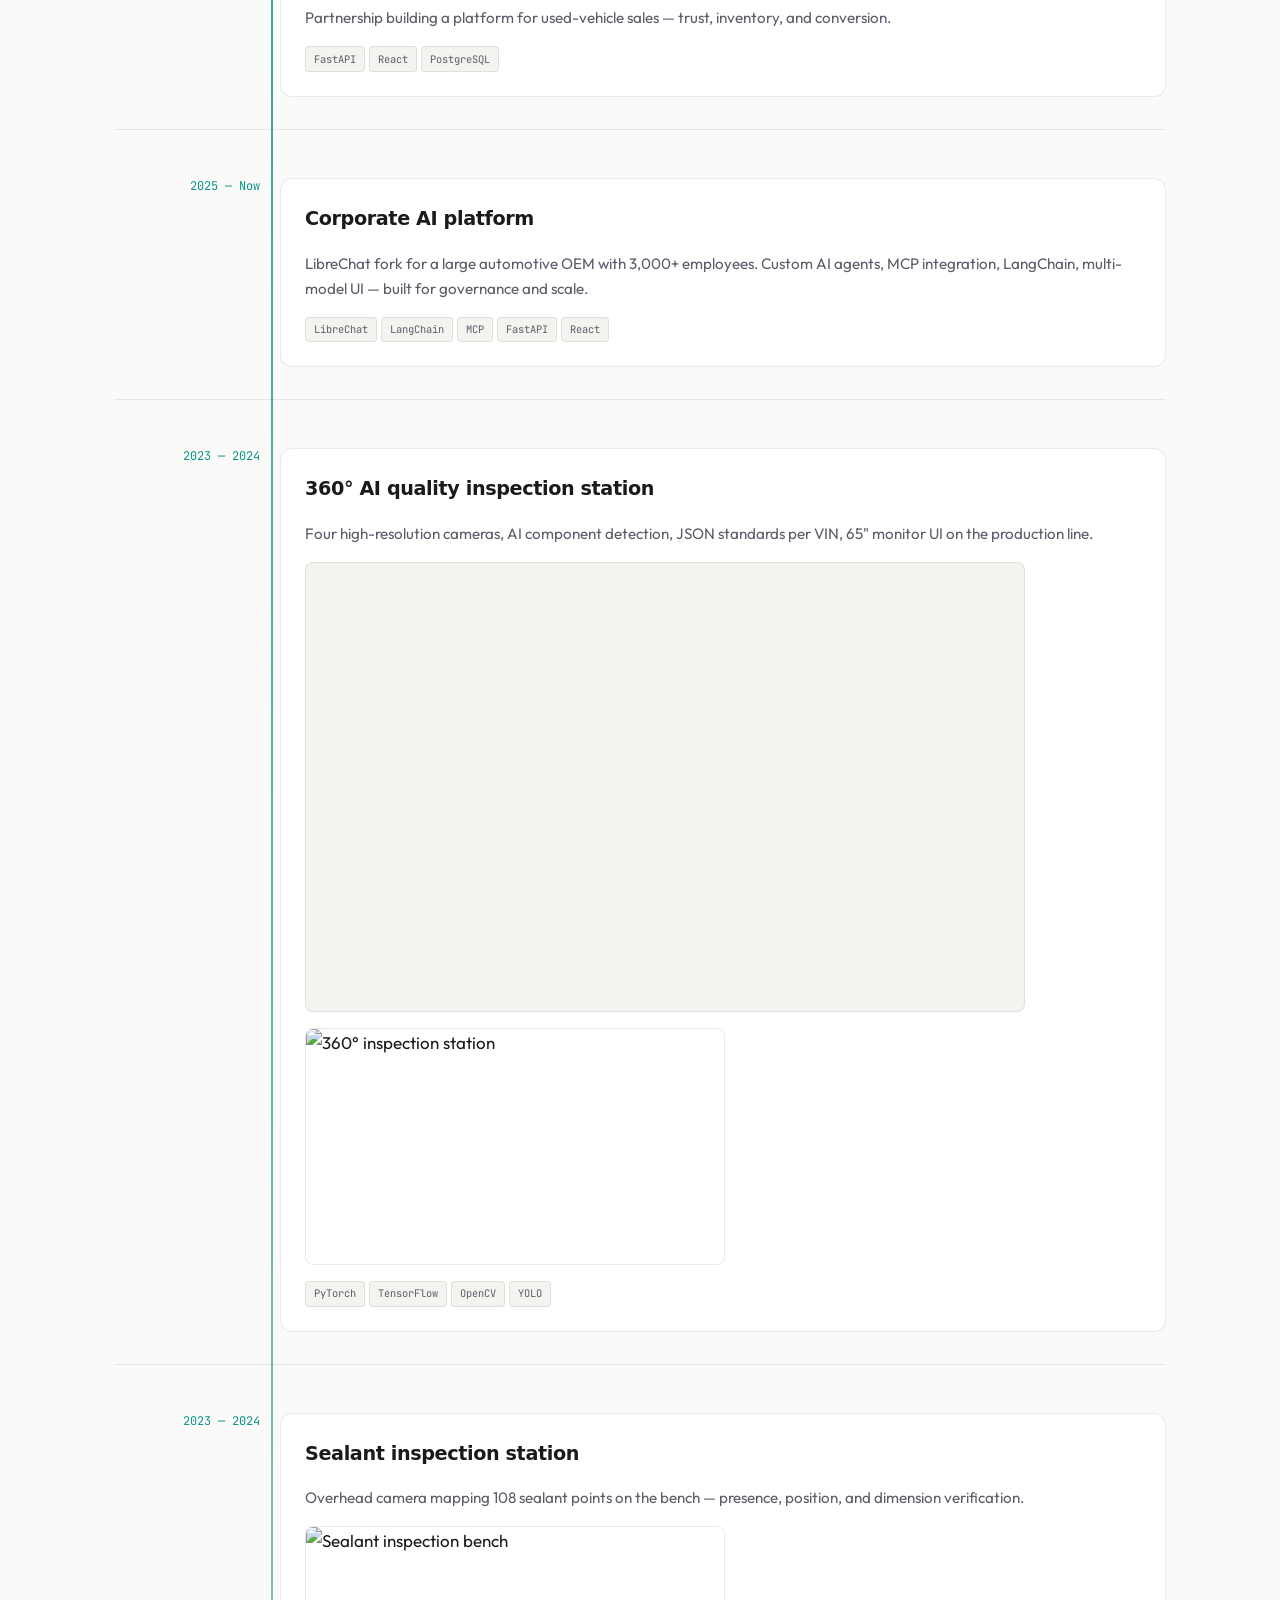
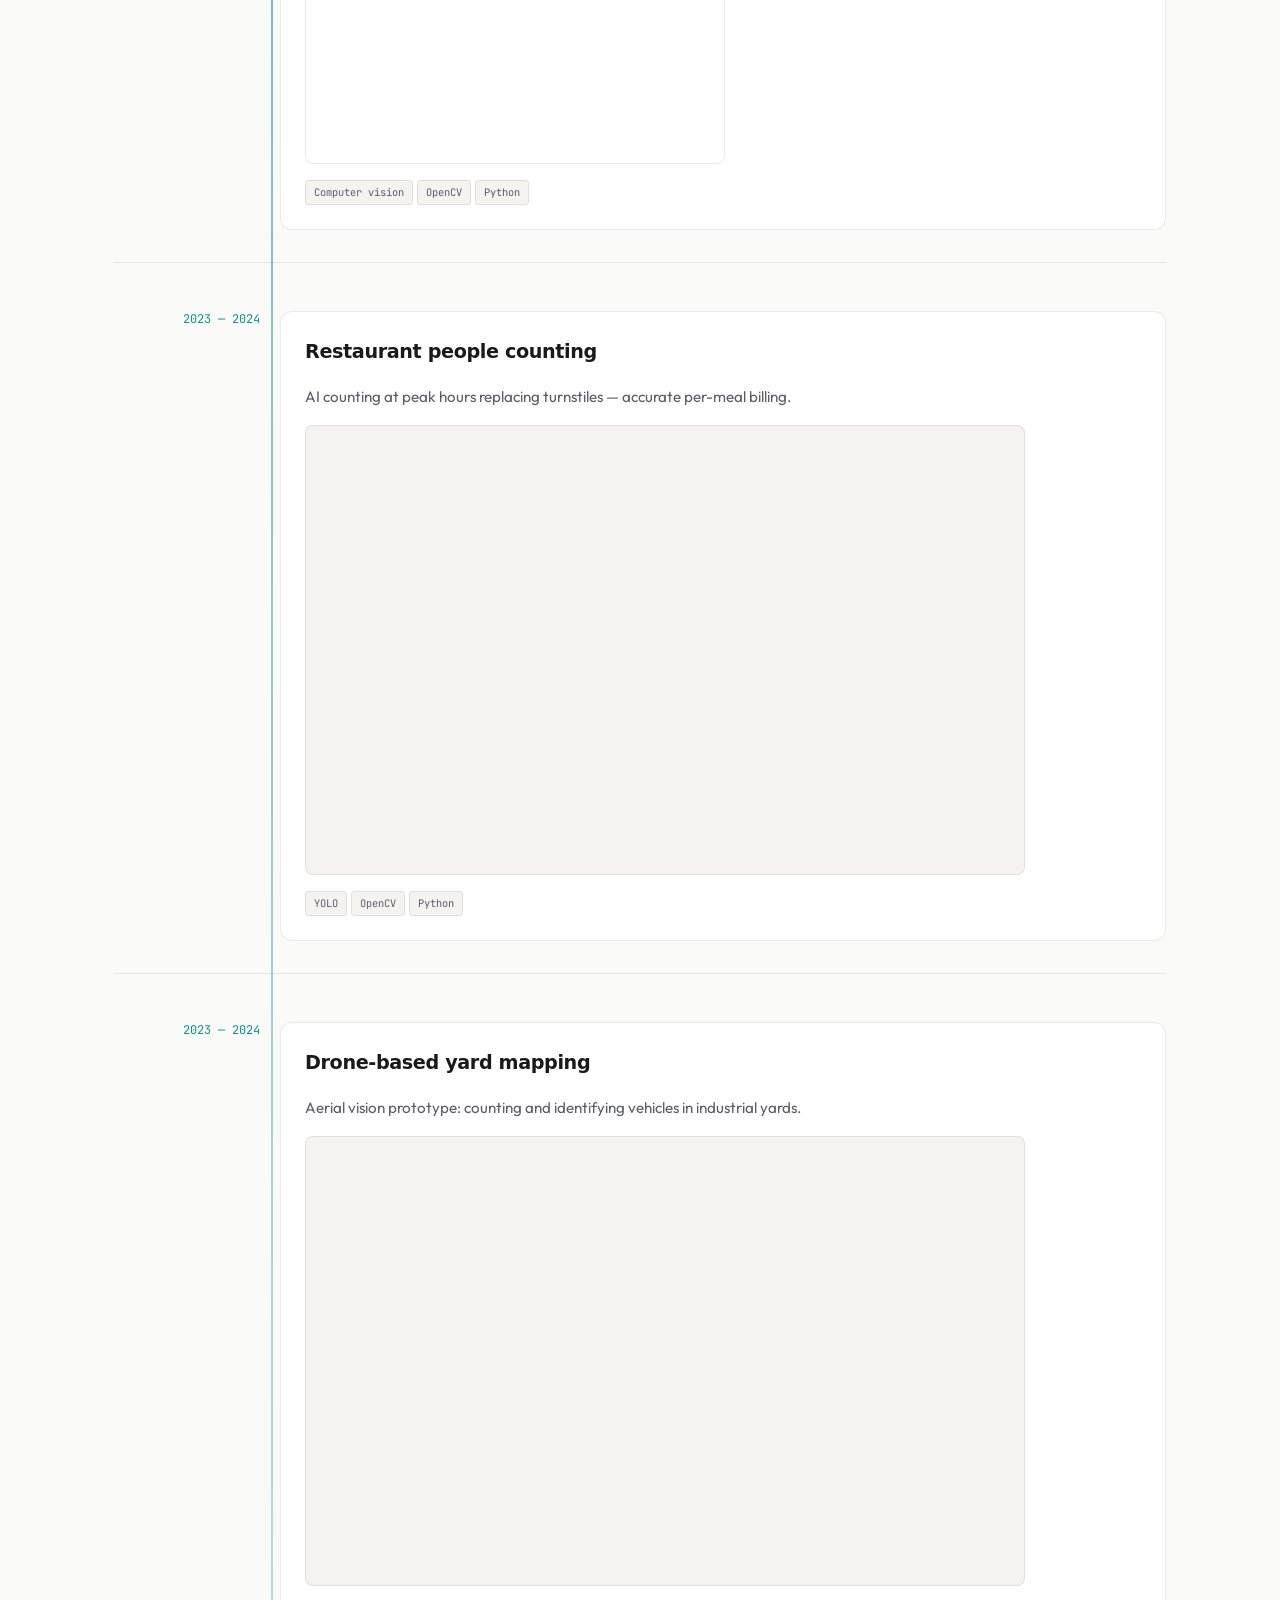
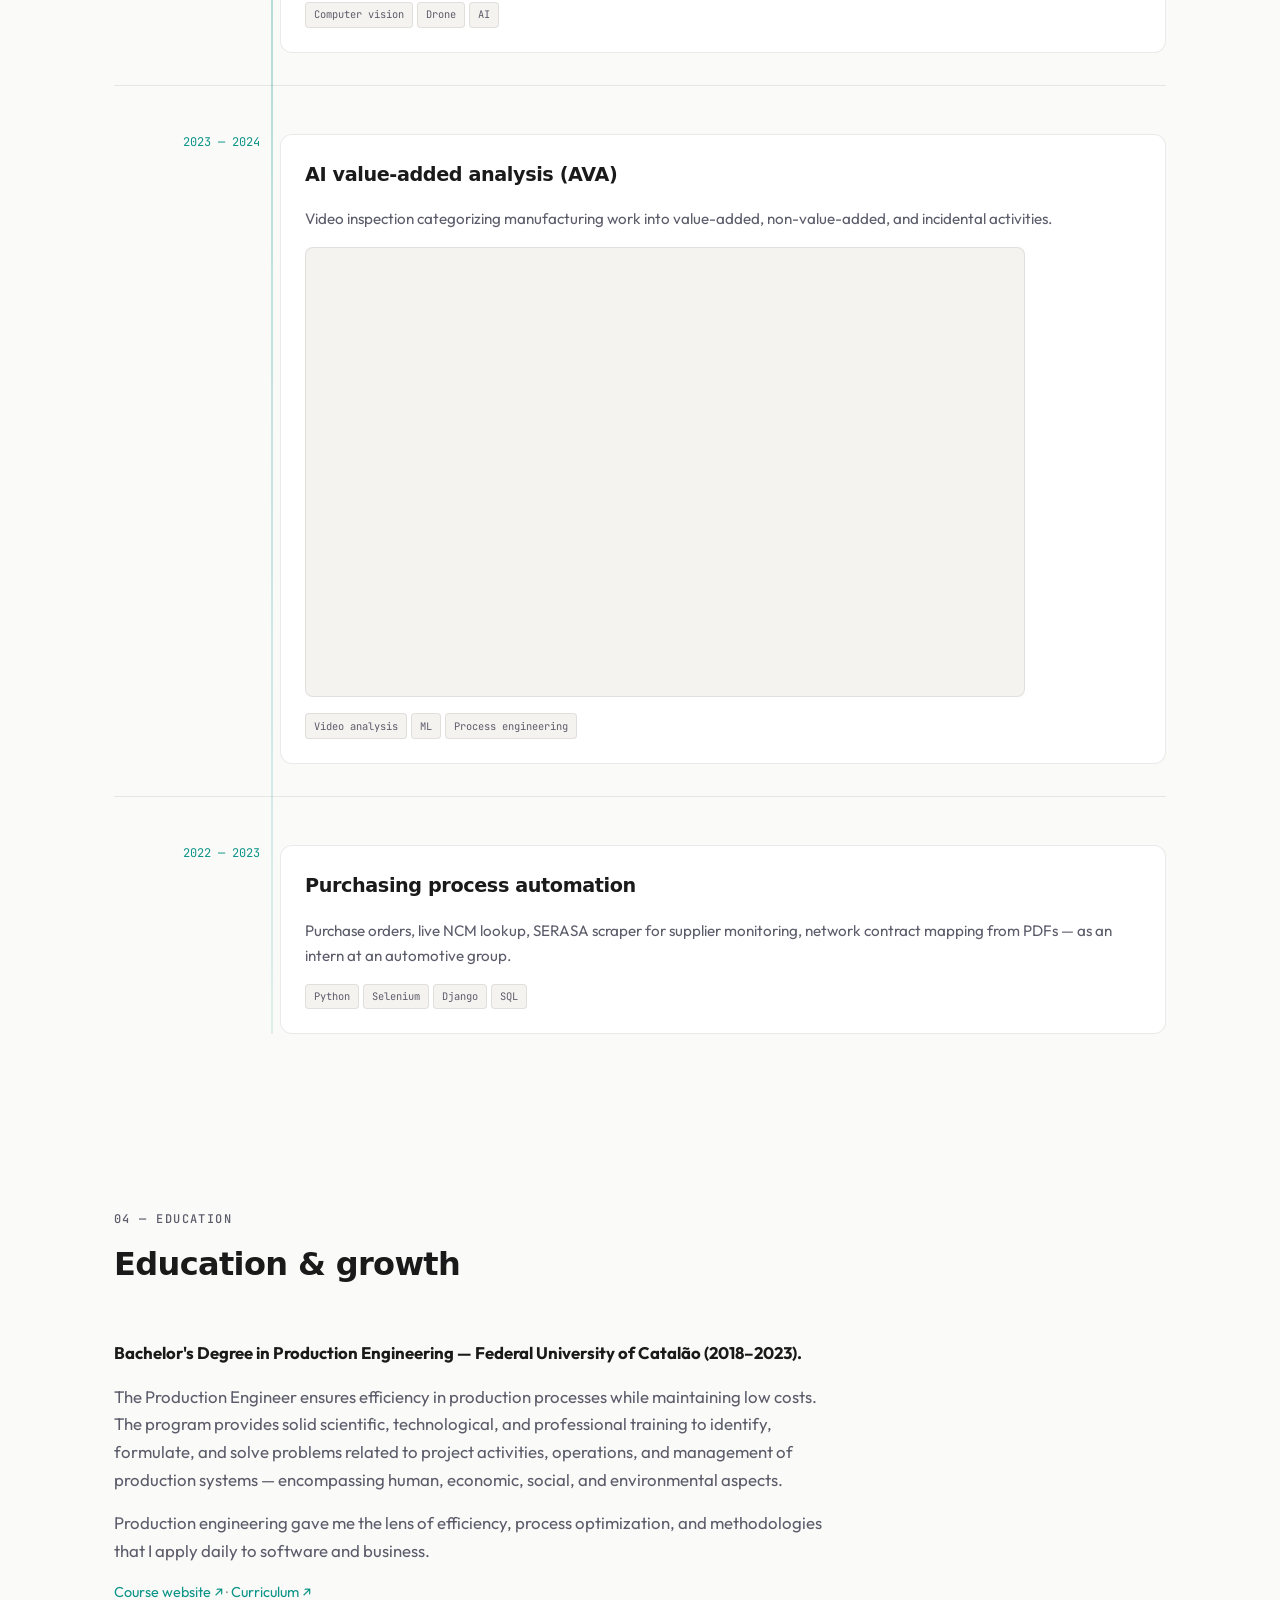
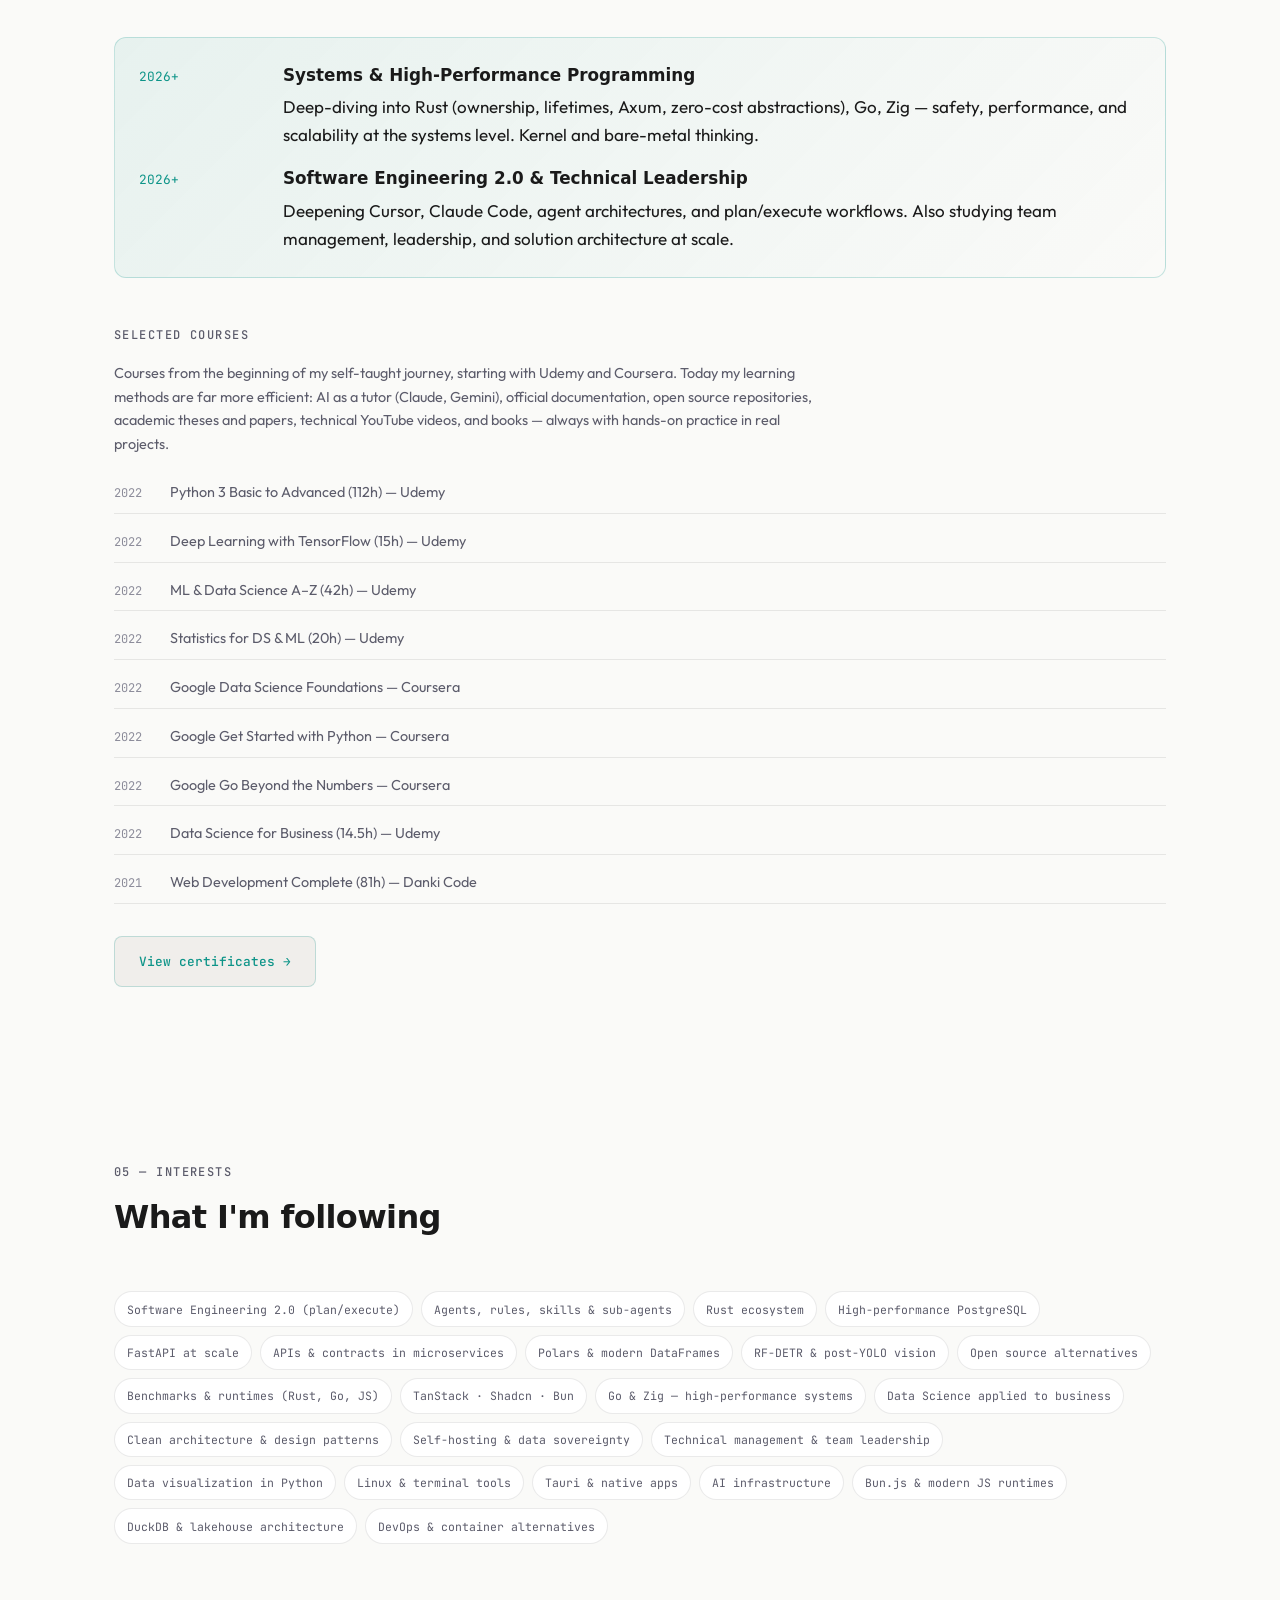
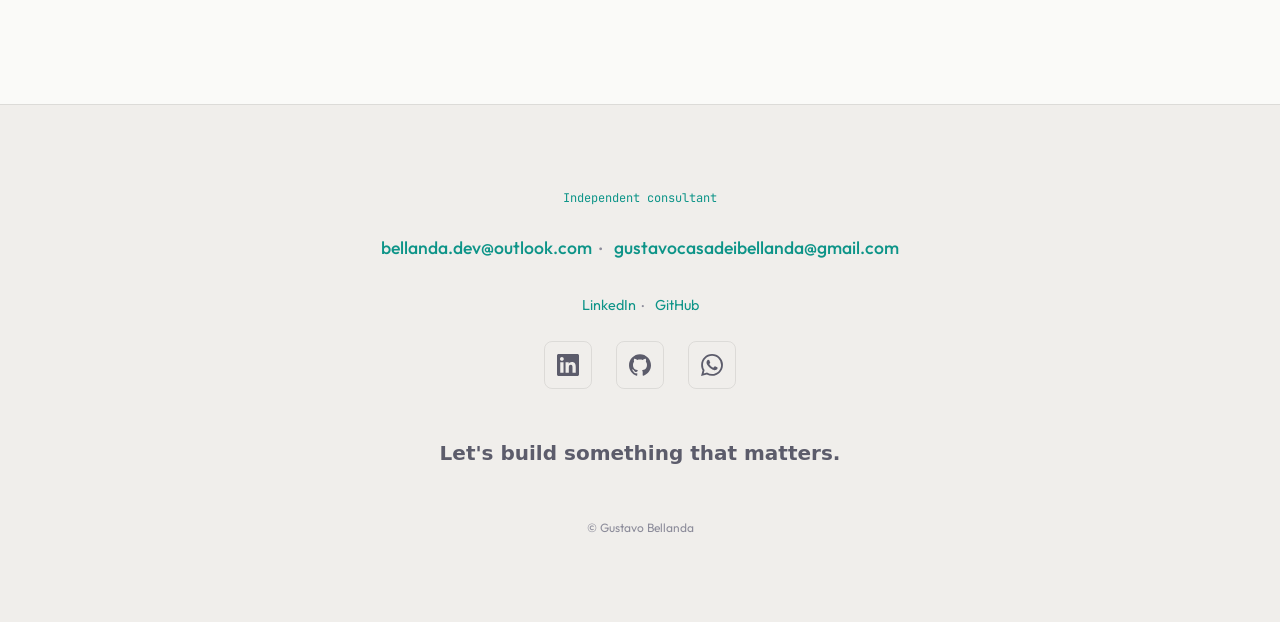
==== commit 2f421681: "optimize self language detection" ====
--- a/index.html
+++ b/index.html
@@ -47,19 +47,28 @@
       </div>
       <h1 class="gate__brand">Gustavo Bellanda</h1>
     </div>
-    <nav class="gate__footer-lang" aria-label="Language">
-      <a class="gate__opt" href="en.html" data-lang="en">English</a>
-      <span class="gate__sep" aria-hidden="true">·</span>
-      <a class="gate__opt" href="pt-br.html" data-lang="pt">Português</a>
-    </nav>
     <script>
       (function () {
         var k = "lang";
-        document.querySelectorAll(".gate__opt").forEach(function (a) {
-          a.addEventListener("click", function () {
-            localStorage.setItem(k, a.getAttribute("data-lang") || "");
+        var legacy = "portfolio-lang";
+        if (localStorage.getItem(k) || localStorage.getItem(legacy)) return;
+        fetch("https://get.geojs.io/v1/ip/country.json", {
+          credentials: "omit",
+        })
+          .then(function (r) {
+            if (!r.ok) throw new Error("geo");
+            return r.json();
+          })
+          .then(function (d) {
+            var code = String(d.country || "").toUpperCase();
+            var isBr = code === "BR";
+            localStorage.setItem(k, isBr ? "pt" : "en");
+            window.location.replace(isBr ? "pt-br.html" : "en.html");
+          })
+          .catch(function () {
+            localStorage.setItem(k, "en");
+            window.location.replace("en.html");
           });
-        });
       })();
     </script>
   </body>
--- a/assets/css/style.css
+++ b/assets/css/style.css
@@ -169,7 +169,6 @@
   box-sizing: border-box;
   width: min(100%, 96vmin);
   height: auto;
-  max-height: 100%;
   aspect-ratio: 1;
   object-fit: cover;
   object-position: center center;
@@ -181,60 +180,22 @@
     var(--shadow-md);
 }
 
+@media (min-width: 768px) {
+  body.gate-page .gate__profile {
+    width: min(280px, 36vw);
+    flex-shrink: 0;
+  }
+}
+
 body.gate-page .gate__brand {
   font-family: var(--font-display);
   font-weight: 700;
   font-size: clamp(1.35rem, 4.5vw, 2rem);
   letter-spacing: -0.02em;
   margin: 0;
-  padding: var(--space-sm) var(--space-md) var(--space-md);
+  padding: var(--space-sm) var(--space-md) var(--space-xl);
   color: var(--text-primary);
   flex-shrink: 0;
-}
-
-body.gate-page .gate__footer-lang {
-  position: relative;
-  z-index: 1;
-  flex-shrink: 0;
-  display: flex;
-  align-items: center;
-  justify-content: center;
-  gap: var(--space-md);
-  padding: var(--space-sm) var(--space-md) var(--space-lg);
-  background: linear-gradient(
-    180deg,
-    transparent,
-    color-mix(in srgb, var(--bg-primary) 92%, var(--accent)) 35%
-  );
-}
-
-body.gate-page .gate__sep {
-  color: var(--text-muted);
-  font-weight: 300;
-  user-select: none;
-}
-
-body.gate-page .gate__opt {
-  font-family: var(--font-body);
-  font-size: 0.95rem;
-  font-weight: 500;
-  color: var(--text-secondary);
-  padding: var(--space-xs) var(--space-sm);
-  border-radius: var(--radius-sm);
-  border: 1px solid var(--border-subtle);
-  background: var(--bg-secondary);
-  transition:
-    color 0.2s var(--ease-out),
-    border-color 0.2s var(--ease-out),
-    box-shadow 0.2s var(--ease-out),
-    transform 0.2s var(--ease-out);
-}
-
-body.gate-page .gate__opt:hover {
-  color: var(--accent);
-  border-color: var(--accent-border);
-  box-shadow: 0 6px 24px var(--accent-dim);
-  transform: translateY(-2px);
 }
 
 /* —— Site nav —— */
